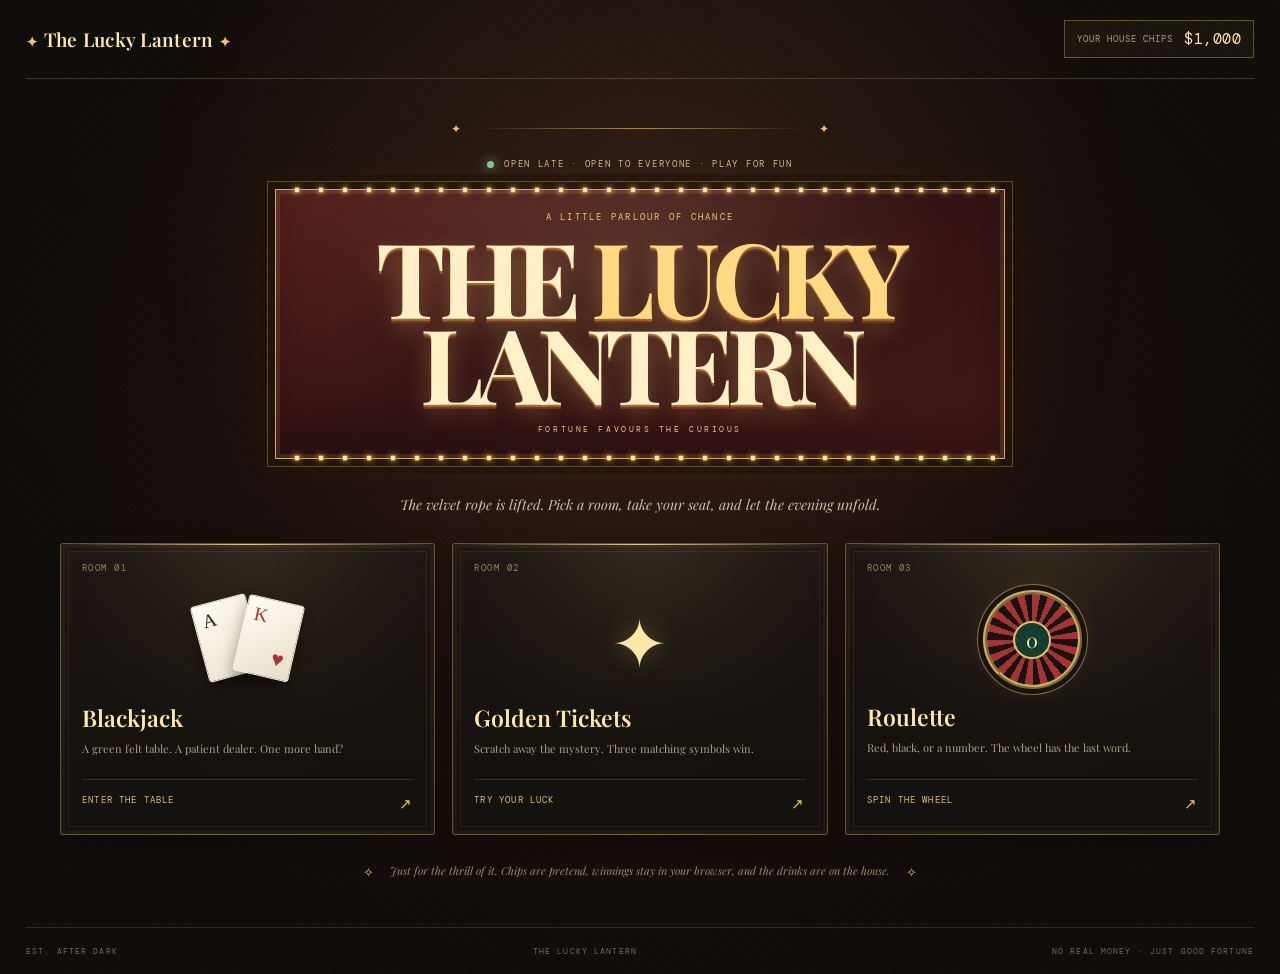
==== index.html @ efd1a1de "jajaja bobby" ====
<!doctype html>
<html lang="en">
<head>
  <meta charset="utf-8">
  <meta name="viewport" content="width=device-width, initial-scale=1">
  <meta name="theme-color" content="#100d0a">
  <meta name="description" content="Step through the doors of The Lucky Lantern, a free-to-play old-school casino.">
  <title>The Lucky Lantern — Step Inside</title>
  <link rel="stylesheet" href="casino.css">
</head>
<body class="lobby-page">
  <div class="lobby-lights" aria-hidden="true"></div>
  <header class="lobby-header">
    <a class="wordmark" href="index.html"><span class="wordmark-star">✦</span> The Lucky Lantern <span class="wordmark-star">✦</span></a>
    <div class="balance-plaque"><span class="plaque-label">Your house chips</span><strong class="balance" id="balance">$1,000</strong></div>
  </header>

  <main class="entrance">
    <div class="entrance-ornament" aria-hidden="true"><span>✦</span><i></i><span>✦</span></div>
    <p class="entrance-kicker"><span class="live-dot"></span> Open late · open to everyone · play for fun</p>
    <div class="grand-sign">
      <span class="sign-small">A little parlour of chance</span>
      <h1>THE <em>LUCKY</em><br>LANTERN</h1>
      <span class="sign-slogan">Fortune favours the curious</span>
    </div>
    <p class="entrance-invitation">The velvet rope is lifted. Pick a room, take your seat, and let the evening unfold.</p>

    <nav class="game-doors" aria-label="Choose your game">
      <a class="door door-cards" href="blackjack.html">
        <span class="door-number">ROOM 01</span>
        <span class="door-icon" aria-hidden="true"><span class="door-card card-one">A<span>♠</span></span><span class="door-card card-two">K<span>♥</span></span></span>
        <span class="door-title">Blackjack</span>
        <span class="door-description">A green felt table. A patient dealer. One more hand?</span>
        <span class="door-enter">ENTER THE TABLE <b>↗</b></span>
      </a>
      <a class="door door-scratch" href="scratchoffs.html">
        <span class="door-number">ROOM 02</span>
        <span class="door-icon scratch-icon" aria-hidden="true">✦</span>
        <span class="door-title">Golden Tickets</span>
        <span class="door-description">Scratch away the mystery. Three matching symbols win.</span>
        <span class="door-enter">TRY YOUR LUCK <b>↗</b></span>
      </a>
      <a class="door door-roulette" href="roulette.html">
        <span class="door-number">ROOM 03</span>
        <span class="door-icon wheel-icon" aria-hidden="true"><span>0</span></span>
        <span class="door-title">Roulette</span>
        <span class="door-description">Red, black, or a number. The wheel has the last word.</span>
        <span class="door-enter">SPIN THE WHEEL <b>↗</b></span>
      </a>
    </nav>

    <div class="house-rules"><span>✧</span><p>Just for the thrill of it. Chips are pretend, winnings stay in your browser, and the drinks are on the house.</p><span>✧</span></div>
  </main>
  <footer class="lobby-footer"><span>EST. AFTER DARK</span><span>THE LUCKY LANTERN</span><span>NO REAL MONEY · JUST GOOD FORTUNE</span></footer>
  <script src="casino.js"></script>
</body>
</html>
---- casino.css ----
@import url("https://fonts.googleapis.com/css2?family=DM+Mono:wght@400;500&family=Playfair+Display:ital,wght@0,500;0,600;0,700;0,800;1,500;1,600&display=swap");

:root {
  color-scheme: dark;
  --ink: #f7eedb;
  --muted: #ad9c7e;
  --gold: #edc66f;
  --gold-light: #ffe7a5;
  --red: #a83232;
  --felt: #154135;
  --mono: "DM Mono", monospace;
  --serif: "Playfair Display", Georgia, serif;
}

* { box-sizing: border-box; }
[hidden] { display: none !important; }
html { min-width: 320px; scroll-behavior: smooth; }
body {
  min-width: 320px;
  margin: 0;
  color: var(--ink);
  background:
    radial-gradient(ellipse at 50% -10%, rgba(136, 84, 41, .19), transparent 44rem),
    repeating-linear-gradient(45deg, rgba(255,255,255,.012) 0 1px, transparent 1px 5px),
    #100d0a;
  font-family: var(--serif);
}
button, input, select { font: inherit; }
button { color: inherit; }
button:focus-visible, input:focus-visible, select:focus-visible, a:focus-visible {
  outline: 2px solid var(--gold-light);
  outline-offset: 4px;
}
button:disabled { cursor: not-allowed; opacity: .45; }
a { color: inherit; }

/* The grand entrance */
.lobby-page {
  min-height: 100vh;
  overflow-x: hidden;
  background:
    radial-gradient(ellipse at 50% 40%, rgba(106,31,29,.27), transparent 40rem),
    repeating-linear-gradient(45deg, rgba(255,255,255,.013) 0 1px, transparent 1px 6px),
    #100d0a;
}
.lobby-lights {
  position: fixed;
  inset: 0;
  z-index: -1;
  background: radial-gradient(ellipse at 50% 25%, rgba(255,200,107,.075), transparent 55%);
  pointer-events: none;
}
.lobby-header {
  width: min(1240px, calc(100% - 52px));
  min-height: 79px;
  display: flex;
  align-items: center;
  justify-content: space-between;
  gap: 20px;
  margin: 0 auto;
  border-bottom: 1px solid rgba(237,198,111,.22);
}
.wordmark {
  color: var(--gold-light);
  font-size: 19px;
  font-weight: 600;
  letter-spacing: .015em;
  text-decoration: none;
}
.wordmark-star { color: var(--gold); font-size: 14px; }
.balance-plaque {
  display: flex;
  align-items: center;
  gap: 11px;
  padding: 8px 12px;
  border: 1px solid rgba(237,198,111,.35);
  background: rgba(237,198,111,.045);
}
.plaque-label { color: var(--muted); font: 9px var(--mono); letter-spacing: .11em; text-transform: uppercase; }
.balance { color: var(--gold-light); font: 15px var(--mono); letter-spacing: .03em; }
.entrance {
  width: min(1160px, calc(100% - 40px));
  margin: 0 auto;
  padding: 41px 0 46px;
  text-align: center;
}
.entrance-ornament { display: flex; align-items: center; justify-content: center; gap: 14px; color: var(--gold); font-size: 12px; }
.entrance-ornament i { width: min(330px, 45vw); height: 1px; background: linear-gradient(90deg, transparent, rgba(237,198,111,.65), transparent); }
.entrance-kicker {
  display: flex;
  align-items: center;
  justify-content: center;
  gap: 10px;
  margin: 22px 0 19px;
  color: #ccb98f;
  font: 9px var(--mono);
  letter-spacing: .19em;
  text-transform: uppercase;
}
.live-dot { width: 7px; height: 7px; border-radius: 50%; background: #83c58e; box-shadow: 0 0 12px #83c58e; }
.grand-sign {
  position: relative;
  width: fit-content;
  max-width: 100%;
  margin: 0 auto;
  padding: 21px clamp(28px, 8vw, 100px) 24px;
  border: 1px solid #d5a94e;
  outline: 1px solid rgba(237,198,111,.3);
  outline-offset: 7px;
  background:
    radial-gradient(ellipse at 50% 18%, rgba(255,224,158,.13), transparent 60%),
    linear-gradient(155deg, #5b2220, #321313 48%, #421918);
  box-shadow: 0 0 0 15px rgba(31,18,11,.6), 0 0 32px rgba(255,186,75,.13), inset 0 0 0 4px rgba(237,198,111,.12), inset 0 -25px 50px rgba(0,0,0,.28);
}
.grand-sign::before, .grand-sign::after {
  position: absolute;
  right: 9px;
  left: 9px;
  height: 8px;
  background: radial-gradient(circle, #ffeab2 0 2px, #b78131 2.5px 3px, transparent 3.5px) left center / 24px 8px repeat-x;
  content: "";
  filter: drop-shadow(0 0 3px rgba(255,214,125,.8));
}
.grand-sign::before { top: -4px; }
.grand-sign::after { bottom: -4px; }
.sign-small, .sign-slogan { display: block; color: #e7c77f; font: 9px var(--mono); letter-spacing: .25em; text-transform: uppercase; }
.sign-small { margin: 0 0 10px; }
.grand-sign h1 {
  margin: 0;
  color: #fff0c6;
  font-size: clamp(49px, 10vw, 104px);
  font-weight: 700;
  letter-spacing: -.065em;
  line-height: .83;
  text-shadow: 0 2px 0 #a46b35, 0 4px 0 #703c23, 0 8px 24px rgba(255,202,106,.31);
}
.grand-sign h1 em { color: #ffda83; font-style: normal; }
.sign-slogan { margin-top: 18px; font-size: 8px; letter-spacing: .32em; }
.entrance-invitation {
  max-width: 540px;
  margin: 34px auto 27px;
  color: #cdbfa7;
  font-size: 14px;
  font-style: italic;
  line-height: 1.7;
}
.game-doors {
  display: grid;
  grid-template-columns: repeat(3, minmax(0, 1fr));
  gap: 17px;
  text-align: left;
}
.door {
  position: relative;
  min-height: 291px;
  display: flex;
  overflow: hidden;
  flex-direction: column;
  align-items: flex-start;
  padding: 18px 21px 20px;
  border: 1px solid rgba(237,198,111,.36);
  border-radius: 3px;
  background:
    linear-gradient(180deg, rgba(16,13,10,.18), #14110e 82%),
    radial-gradient(ellipse at 52% 3%, rgba(237,198,111,.13), transparent 64%),
    #211914;
  box-shadow: inset 0 0 0 4px rgba(237,198,111,.045), 0 8px 23px rgba(0,0,0,.27);
  text-decoration: none;
  transition: transform .24s ease, border-color .24s, box-shadow .24s;
}
.door::before {
  position: absolute;
  inset: 7px;
  border: 1px solid rgba(237,198,111,.09);
  content: "";
  pointer-events: none;
}
.door::after {
  position: absolute;
  top: 0;
  right: 12px;
  left: 12px;
  height: 1px;
  background: linear-gradient(90deg, transparent, rgba(255,228,163,.85), transparent);
  content: "";
}
.door:hover { z-index: 1; transform: translateY(-6px); border-color: var(--gold); box-shadow: inset 0 0 0 4px rgba(237,198,111,.08), 0 15px 34px rgba(0,0,0,.43), 0 0 25px rgba(237,198,111,.1); }
.door-number { position: relative; z-index: 1; color: #9a835e; font: 9px var(--mono); letter-spacing: .16em; }
.door-icon {
  width: 100%;
  height: 123px;
  display: flex;
  align-items: center;
  justify-content: center;
  gap: 0;
  margin: 4px 0 1px;
  color: var(--gold-light);
  text-shadow: 0 0 26px rgba(255,204,103,.3);
}
.door-card {
  width: 57px;
  height: 78px;
  display: flex;
  flex-direction: column;
  justify-content: space-between;
  padding: 6px 8px;
  border: 1px solid #f6edda;
  border-radius: 4px;
  background: linear-gradient(145deg, #fffdf6, #e8dec8);
  box-shadow: 0 8px 14px rgba(0,0,0,.32);
  color: #292016;
  font: 19px Georgia, serif;
  text-shadow: none;
}
.door-card span { align-self: flex-end; font-size: 21px; }
.card-one { transform: rotate(-15deg) translateX(8px); }
.card-two { color: #ab3333; transform: rotate(13deg) translateX(-8px); }
.scratch-icon { font-size: 68px; }
.wheel-icon {
  width: 99px;
  height: 99px;
  align-self: center;
  margin: 16px 0 12px;
  border: 4px ridge #d2af5b;
  border-radius: 50%;
  background: repeating-conic-gradient(#a83232 0 10deg, #171512 10deg 20deg);
  box-shadow: 0 0 0 5px #18130e, 0 0 0 6px rgba(237,198,111,.47), 0 0 24px rgba(237,198,111,.13);
}
.wheel-icon span { width: 38px; height: 38px; display: grid; place-items: center; border: 2px solid #e3be62; border-radius: 50%; background: #153d32; font: 20px var(--serif); }
.door-title { position: relative; z-index: 1; color: var(--gold-light); font-size: 23px; font-weight: 600; }
.door-description { position: relative; z-index: 1; min-height: 39px; margin-top: 7px; color: #ad9f89; font-size: 11px; line-height: 1.6; }
.door-enter {
  position: relative;
  z-index: 1;
  width: 100%;
  display: flex;
  justify-content: space-between;
  margin-top: auto;
  padding-top: 14px;
  color: #e1bd6c;
  border-top: 1px solid rgba(237,198,111,.17);
  font: 9px var(--mono);
  letter-spacing: .13em;
}
.door-enter b { font-size: 15px; font-weight: 400; }
.house-rules { display: flex; align-items: center; justify-content: center; gap: 16px; margin-top: 27px; color: #b49b69; }
.house-rules span { color: var(--gold); font-size: 13px; }
.house-rules p { max-width: 680px; margin: 0; color: #968772; font-size: 11px; font-style: italic; line-height: 1.65; }
.lobby-footer {
  width: min(1240px, calc(100% - 52px));
  min-height: 47px;
  display: flex;
  justify-content: space-between;
  align-items: center;
  gap: 14px;
  margin: 0 auto;
  border-top: 1px solid rgba(237,198,111,.16);
  color: #766a56;
  font: 8px var(--mono);
  letter-spacing: .14em;
}

/* Individual game rooms */
.game-page { min-height: 100vh; }
.game-topbar {
  width: min(1160px, calc(100% - 40px));
  min-height: 73px;
  display: grid;
  grid-template-columns: 1fr auto 1fr;
  align-items: center;
  gap: 16px;
  margin: 0 auto;
  border-bottom: 1px solid rgba(237,198,111,.22);
}
.back-link, .game-wordmark { text-decoration: none; }
.back-link { justify-self: start; color: #c3ad83; font: 9px var(--mono); letter-spacing: .12em; }
.back-link span { padding-right: 5px; color: var(--gold); font-size: 14px; }
.game-wordmark { color: var(--gold-light); font-size: 12px; letter-spacing: .11em; }
.game-topbar .balance-plaque { justify-self: end; padding: 7px 9px; }
.game-topbar .balance { font-size: 12px; }
.game-main { width: min(930px, calc(100% - 40px)); margin: 0 auto; padding: 38px 0 31px; }
.room-heading { margin-bottom: 23px; text-align: center; }
.section-kicker { margin: 0 0 7px; color: var(--gold); font: 9px var(--mono); letter-spacing: .2em; }
.room-heading h1 { margin: 0; color: var(--gold-light); font-size: clamp(37px, 6vw, 56px); font-weight: 600; letter-spacing: -.045em; text-shadow: 0 4px 24px rgba(237,198,111,.11); }
.room-heading > p:last-child { margin: 8px 0 0; color: var(--muted); font-size: 14px; font-style: italic; }
.table {
  position: relative;
  overflow: hidden;
  padding: clamp(21px, 5vw, 38px);
  border: 1px solid rgba(237,198,111,.55);
  border-radius: 9px;
  background:
    radial-gradient(ellipse at center, rgba(255,255,255,.045), transparent 68%),
    repeating-linear-gradient(0deg, rgba(0,0,0,.05) 0 1px, transparent 1px 4px),
    #154135;
  box-shadow: inset 0 0 0 5px #100d0a, inset 0 0 0 6px rgba(237,198,111,.19), 0 18px 52px rgba(0,0,0,.31);
}
.table::before { position: absolute; top: 14px; right: 21px; left: 21px; height: 1px; background: rgba(237,198,111,.2); content: ""; }
.seat-label { margin: 0; color: rgba(255,231,165,.73); font: 9px var(--mono); letter-spacing: .18em; text-align: center; }
.hands { display: grid; grid-template-columns: 1fr 1fr; gap: 30px; min-height: 152px; padding: 18px 4px 17px; }
.hand { text-align: center; }
.hand-title { margin: 0 0 12px; color: #e6dac3; font-size: 14px; font-style: italic; }
.cards { display: flex; justify-content: center; flex-wrap: wrap; gap: 8px; min-height: 83px; }
.card { width: 55px; height: 78px; display: flex; flex-direction: column; justify-content: space-between; padding: 7px; color: #25211b; border: 1px solid #d9d0bb; border-radius: 5px; background: linear-gradient(145deg, #fffdf7, #e9e1d0); box-shadow: 0 4px 9px rgba(0,0,0,.22); text-align: left; }
.card.red-suit { color: #a62f34; }
.card-rank { font: 17px Georgia, serif; line-height: 1; }
.card-suit { align-self: center; margin-top: -12px; font-size: 25px; }
.card-back { align-items: center; justify-content: center; color: var(--gold); border-color: #c7a456; background: repeating-linear-gradient(45deg, #5a2427 0 3px, #472023 3px 6px); font-size: 25px; }
.hand-total { min-height: 18px; margin: 7px 0 0; color: var(--gold-light); font: 11px var(--mono); }
.table-divider { width: 68%; height: 1px; margin: 0 auto; background: rgba(237,198,111,.25); }
.table-controls { padding: 18px 0 0; text-align: center; }
.wager-row { display: flex; align-items: center; justify-content: center; flex-wrap: wrap; gap: 9px; margin: 8px 0; }
.control-label, .select-label { color: #cbbda3; font: 9px var(--mono); letter-spacing: .12em; text-transform: uppercase; }
.wager-input { width: 92px; padding: 9px; color: var(--gold-light); border: 1px solid rgba(237,198,111,.38); border-radius: 2px; background: #111a15; font: 12px var(--mono); text-align: center; }
.chip-row { display: flex; justify-content: center; flex-wrap: wrap; gap: 8px; margin: 13px 0; }
.chip { width: 36px; height: 36px; color: var(--ink); border: 2px dashed rgba(255,255,255,.62); border-radius: 50%; background: #a53b3b; box-shadow: 0 2px 3px rgba(0,0,0,.25); cursor: pointer; font: 9px var(--mono); transition: transform .15s; }
.chip:nth-child(2) { background: #30567c; }
.chip:nth-child(3) { background: #a78334; }
.chip:nth-child(4) { background: #57514a; }
.chip:hover { transform: translateY(-3px); }
.button-row { display: flex; justify-content: center; flex-wrap: wrap; gap: 9px; }
.btn { min-height: 40px; padding: 10px 19px; color: #201a10; border: 1px solid var(--gold-light); border-radius: 2px; background: linear-gradient(180deg, #f3d78f, #d6ae55); box-shadow: 0 3px 12px rgba(0,0,0,.17); cursor: pointer; font: 9px var(--mono); letter-spacing: .12em; text-transform: uppercase; transition: filter .18s, transform .18s; }
.btn:hover:not(:disabled) { filter: brightness(1.12); transform: translateY(-1px); }
.btn-secondary { color: var(--gold-light); border-color: rgba(237,198,111,.4); background: rgba(13,24,20,.74); }
.game-message { min-height: 20px; margin: 14px 0 0; color: var(--gold-light); font-size: 13px; font-style: italic; }
.fine-print { margin: 18px auto 0; color: rgba(237,229,213,.54); font: 9px var(--mono); line-height: 1.8; text-align: center; }
.game-footer { min-height: 57px; display: flex; align-items: center; justify-content: center; gap: 22px; border-top: 1px solid rgba(237,198,111,.16); color: #9a835e; font: 9px var(--mono); letter-spacing: .12em; text-transform: uppercase; }
.game-footer a { color: #b49a6d; text-decoration: none; }
.game-footer a:hover { color: var(--gold-light); }
.game-footer span { color: var(--gold); }
.toast { position: fixed; right: 18px; bottom: 18px; z-index: 5; max-width: min(340px, calc(100vw - 36px)); padding: 12px 16px; border: 1px solid rgba(237,198,111,.45); border-radius: 3px; background: #1c1b14; color: var(--gold-light); box-shadow: 0 8px 28px rgba(0,0,0,.4); font: 11px var(--mono); opacity: 0; pointer-events: none; transform: translateY(8px); transition: opacity .2s, transform .2s; }
.toast.show { opacity: 1; transform: translateY(0); }

/* Golden ticket room */
.scratch-main { width: min(790px, calc(100% - 40px)); }
.scratch-booth {
  position: relative;
  overflow: hidden;
  padding: 34px clamp(19px, 6vw, 58px) 29px;
  border: 1px solid rgba(237,198,111,.5);
  background:
    radial-gradient(ellipse at 50% 0, rgba(237,198,111,.13), transparent 65%),
    linear-gradient(145deg, #271a14, #17120e 70%);
  box-shadow: inset 0 0 0 5px #100d0a, inset 0 0 0 6px rgba(237,198,111,.15), 0 15px 45px rgba(0,0,0,.25);
  text-align: center;
}
.ticket-spotlight { position: absolute; top: -30px; left: 50%; width: 180px; height: 110px; display: flex; justify-content: space-between; color: rgba(255,222,151,.42); font-size: 17px; transform: translateX(-50%); }
.ticket-spotlight span:last-child { margin-top: 38px; }
.ticket-caption { position: relative; color: #b49a6b; font: 8px var(--mono); letter-spacing: .23em; }
.scratch-booth h2 { position: relative; margin: 6px 0; color: var(--gold-light); font-size: clamp(25px, 5vw, 36px); letter-spacing: .05em; text-shadow: 0 3px 15px rgba(237,198,111,.18); }
.ticket-subcaption { position: relative; margin: 0 0 20px; color: var(--muted); font-size: 12px; font-style: italic; }
.scratch-ticket { position: relative; overflow: hidden; width: min(100%, 510px); height: 196px; margin: 0 auto; border: 1px solid rgba(237,198,111,.58); border-radius: 4px; background: repeating-linear-gradient(135deg, rgba(237,198,111,.035) 0 2px, transparent 2px 8px), #22231b; box-shadow: 0 7px 24px rgba(0,0,0,.35), inset 0 0 0 5px rgba(237,198,111,.055); }
.ticket-result { position: absolute; inset: 0; display: flex; align-items: center; justify-content: center; flex-direction: column; gap: 10px; color: var(--gold-light); }
.ticket-result strong { font-size: clamp(35px, 8vw, 51px); }
.ticket-result span { max-width: 90%; color: var(--muted); font: 9px var(--mono); letter-spacing: .12em; text-transform: uppercase; }
#scratch-canvas { position: absolute; inset: 0; width: 100%; height: 100%; cursor: crosshair; touch-action: none; }
.ticket-placeholder { position: absolute; inset: 0; z-index: 1; display: grid; align-content: center; justify-content: center; gap: 11px; color: #f2d98d; background: radial-gradient(circle at 25% 24%, rgba(255,255,255,.13), transparent 16%), repeating-linear-gradient(135deg, #8f3334 0 9px, #762a2e 9px 18px); text-align: center; pointer-events: none; }
.ticket-placeholder strong { font-size: 27px; letter-spacing: .08em; text-shadow: 0 2px 9px rgba(0,0,0,.32); }
.ticket-placeholder span { font: 9px var(--mono); letter-spacing: .18em; }
.scratch-booth .game-message { margin: 17px 0 13px; }
.prize-list { display: flex; justify-content: center; flex-wrap: wrap; gap: 10px 21px; margin-top: 22px; color: #b7a88f; font: 9px var(--mono); }
.prize-list b { padding-right: 4px; font-size: 12px; }

/* Roulette room */
.roulette-room { display: grid; grid-template-columns: minmax(260px, 1fr) minmax(240px, .8fr); align-items: center; gap: clamp(28px, 7vw, 80px); padding: 32px clamp(22px, 6vw, 55px); border: 1px solid rgba(237,198,111,.44); background: linear-gradient(145deg, rgba(237,198,111,.045), transparent 55%), #171410; box-shadow: inset 0 0 0 5px #100d0a, inset 0 0 0 6px rgba(237,198,111,.13), 0 14px 42px rgba(0,0,0,.26); }
.roulette-wheel-wrap { position: relative; display: flex; align-items: center; flex-direction: column; }
.wheel-pointer { position: absolute; top: -13px; z-index: 2; color: var(--gold-light); font-size: 21px; filter: drop-shadow(0 2px 2px #100d0a); }
.wheel { width: clamp(205px, 29vw, 265px); aspect-ratio: 1; display: grid; place-items: center; border: 6px ridge #c9a654; border-radius: 50%; background: repeating-conic-gradient(from -4.86deg, #aa3031 0deg 9.73deg, #201d17 9.73deg 19.46deg); box-shadow: 0 0 0 7px #211c14, 0 0 0 8px rgba(237,198,111,.5), 0 12px 27px rgba(0,0,0,.44), inset 0 0 0 14px #17140f; transition: transform 1.2s cubic-bezier(.12,.74,.14,1); }
.wheel-ring { width: 37%; height: 37%; display: grid; place-items: center; border: 4px double #d8b958; border-radius: 50%; background: radial-gradient(circle, #1c4d3c, #102d23); box-shadow: 0 0 15px rgba(237,198,111,.3); transform: rotate(calc(-1 * var(--wheel-rotation, 0deg))); }
.wheel-ring span { color: var(--gold-light); font-size: 31px; text-shadow: 0 1px 12px rgba(255,222,151,.32); }
.wheel-caption { margin-top: 23px; color: #a79166; font: 8px var(--mono); letter-spacing: .22em; }
.roulette-controls { min-width: 0; }
.roulette-controls .select-label { display: block; margin: 14px 0 7px; }
select { width: 100%; padding: 10px; color: var(--gold-light); border: 1px solid rgba(237,198,111,.37); border-radius: 2px; background: #111a15; font: 11px var(--mono); }
.number-input { width: 100%; }
.roulette-wager { display: flex; align-items: center; flex-wrap: wrap; gap: 8px; }
.roulette-wager .select-label { width: 100%; margin-bottom: 0; }
.roulette-wager .control-label { padding-top: 8px; }
.spin-button { width: 100%; margin-top: 17px; min-height: 48px; }
.roulette-message { min-height: 36px; margin: 13px 0 0; color: var(--gold-light); font: 11px var(--mono); line-height: 1.6; text-align: center; }

@media (max-width: 760px) {
  .game-doors { gap: 10px; }
  .door { min-height: 275px; padding: 15px 15px 17px; }
  .door-title { font-size: 20px; }
  .door-description { font-size: 10px; }
  .roulette-room { grid-template-columns: 1fr; gap: 26px; }
  .roulette-controls { width: min(100%, 390px); margin: 0 auto; }
}
@media (max-width: 590px) {
  .lobby-header, .lobby-footer { width: calc(100% - 28px); }
  .lobby-header { min-height: 66px; }
  .wordmark { font-size: 15px; }
  .balance-plaque { gap: 6px; padding: 7px; }
  .plaque-label { font-size: 7px; }
  .balance { font-size: 12px; }
  .entrance { width: calc(100% - 28px); padding-top: 30px; }
  .entrance-kicker { font-size: 8px; letter-spacing: .12em; }
  .grand-sign { padding: 22px 24px; }
  .grand-sign h1 { font-size: clamp(47px, 13vw, 70px); }
  .sign-small { font-size: 8px; }
  .sign-slogan { letter-spacing: .18em; }
  .entrance-invitation { margin: 29px auto 21px; font-size: 13px; }
  .game-doors { grid-template-columns: 1fr; gap: 12px; }
  .door { min-height: 150px; display: grid; grid-template-columns: 78px 1fr; grid-template-rows: 22px 1fr 34px; column-gap: 14px; padding: 14px 16px; }
  .door-number { grid-column: 1 / -1; }
  .door-icon { width: 72px; height: 82px; grid-column: 1; grid-row: 2; margin: 0; }
  .door-card { width: 43px; height: 62px; padding: 5px; font-size: 15px; }
  .door-card span { font-size: 17px; }
  .scratch-icon { font-size: 49px; }
  .wheel-icon { width: 67px; height: 67px; }
  .wheel-icon span { width: 31px; height: 31px; font-size: 16px; }
  .door-title { align-self: end; grid-column: 2; grid-row: 2; font-size: 21px; }
  .door-description { min-height: 0; align-self: start; grid-column: 2; grid-row: 2; margin-top: 29px; }
  .door-enter { grid-column: 1 / -1; grid-row: 3; margin-top: 8px; padding-top: 9px; }
  .house-rules { gap: 9px; margin-top: 21px; }
  .house-rules p { font-size: 10px; }
  .lobby-footer { flex-wrap: wrap; justify-content: center; padding: 12px 0; font-size: 7px; }
  .lobby-footer span:nth-child(2) { display: none; }
  .game-topbar { width: calc(100% - 26px); min-height: 64px; grid-template-columns: auto 1fr auto; gap: 9px; }
  .back-link { font-size: 0; }
  .back-link span { font-size: 20px; }
  .game-wordmark { font-size: 9px; text-align: center; }
  .game-topbar .balance-plaque { display: block; text-align: center; }
  .game-topbar .plaque-label { display: block; margin-bottom: 3px; }
  .game-main, .scratch-main { width: calc(100% - 26px); padding-top: 30px; }
  .hands { gap: 10px; min-height: 142px; }
  .card { width: 46px; height: 68px; padding: 6px; }
  .card-rank { font-size: 15px; }
  .card-suit { font-size: 21px; }
  .game-footer { min-height: 51px; gap: 14px; font-size: 8px; }
  .scratch-booth { padding: 28px 15px 23px; }
  .scratch-ticket { height: 160px; }
  .prize-list { flex-direction: column; gap: 8px; }
  .wheel { width: min(68vw, 245px); }
}
@media (prefers-reduced-motion: reduce) {
  *, *::before, *::after { scroll-behavior: auto !important; animation-duration: .01ms !important; transition-duration: .01ms !important; }
}
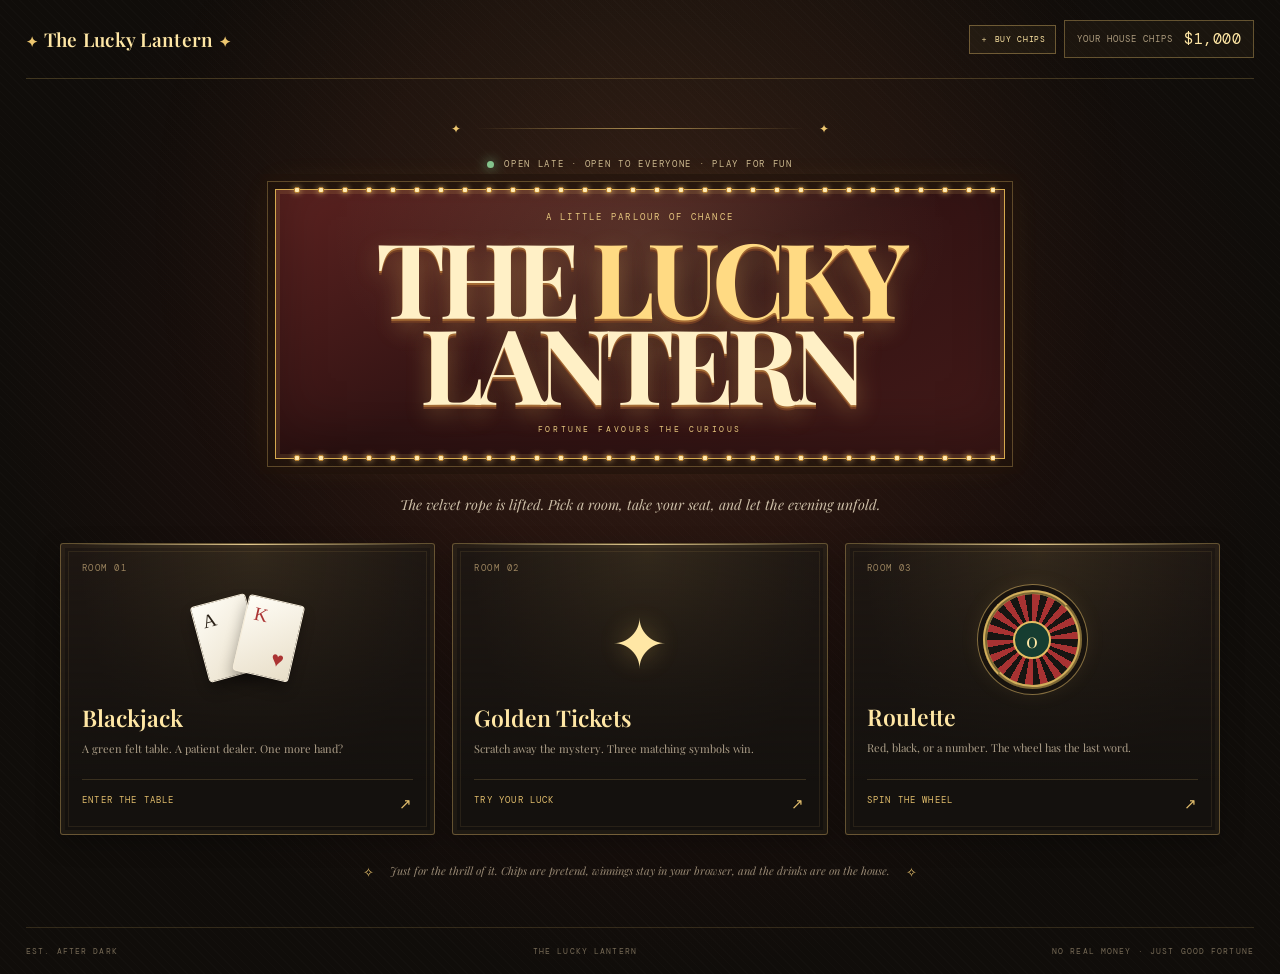
==== commit d0d9ba05: "biuy" ====
--- a/index.html
+++ b/index.html
@@ -12,7 +12,7 @@
   <div class="lobby-lights" aria-hidden="true"></div>
   <header class="lobby-header">
     <a class="wordmark" href="index.html"><span class="wordmark-star">✦</span> The Lucky Lantern <span class="wordmark-star">✦</span></a>
-    <div class="balance-plaque"><span class="plaque-label">Your house chips</span><strong class="balance" id="balance">$1,000</strong></div>
+    <div class="wallet-actions"><a class="buy-chips-link" href="buy-chips.html">＋ Buy chips</a><div class="balance-plaque"><span class="plaque-label">Your house chips</span><strong class="balance" id="balance">$1,000</strong></div></div>
   </header>
 
   <main class="entrance">
--- a/casino.css
+++ b/casino.css
@@ -366,7 +366,7 @@
 .roulette-wheel-wrap { position: relative; display: flex; align-items: center; flex-direction: column; }
 .wheel-pointer { position: absolute; top: -13px; z-index: 2; color: var(--gold-light); font-size: 21px; filter: drop-shadow(0 2px 2px #100d0a); }
 .wheel { width: clamp(205px, 29vw, 265px); aspect-ratio: 1; display: grid; place-items: center; border: 6px ridge #c9a654; border-radius: 50%; background: repeating-conic-gradient(from -4.86deg, #aa3031 0deg 9.73deg, #201d17 9.73deg 19.46deg); box-shadow: 0 0 0 7px #211c14, 0 0 0 8px rgba(237,198,111,.5), 0 12px 27px rgba(0,0,0,.44), inset 0 0 0 14px #17140f; transition: transform 1.2s cubic-bezier(.12,.74,.14,1); }
-.wheel-ring { width: 37%; height: 37%; display: grid; place-items: center; border: 4px double #d8b958; border-radius: 50%; background: radial-gradient(circle, #1c4d3c, #102d23); box-shadow: 0 0 15px rgba(237,198,111,.3); transform: rotate(calc(-1 * var(--wheel-rotation, 0deg))); }
+.wheel-ring { width: 37%; height: 37%; display: grid; place-items: center; border: 4px double #d8b958; border-radius: 50%; background: radial-gradient(circle, #1c4d3c, #102d23); box-shadow: 0 0 15px rgba(237,198,111,.3); transform: rotate(calc(0deg - var(--wheel-rotation, 0deg))); }
 .wheel-ring span { color: var(--gold-light); font-size: 31px; text-shadow: 0 1px 12px rgba(255,222,151,.32); }
 .wheel-caption { margin-top: 23px; color: #a79166; font: 8px var(--mono); letter-spacing: .22em; }
 .roulette-controls { min-width: 0; }
@@ -378,6 +378,66 @@
 .roulette-wager .control-label { padding-top: 8px; }
 .spin-button { width: 100%; margin-top: 17px; min-height: 48px; }
 .roulette-message { min-height: 36px; margin: 13px 0 0; color: var(--gold-light); font: 11px var(--mono); line-height: 1.6; text-align: center; }
+
+.wallet-actions { display: flex; align-items: center; justify-self: end; gap: 10px; }
+.buy-chips-link { padding: 8px 10px; color: var(--gold-light); border: 1px solid rgba(237,198,111,.38); background: rgba(237,198,111,.055); font: 8px var(--mono); letter-spacing: .08em; text-decoration: none; text-transform: uppercase; white-space: nowrap; transition: background .2s, border-color .2s; }
+.buy-chips-link:hover { border-color: var(--gold); background: rgba(237,198,111,.12); }
+.game-topbar .wallet-actions { grid-column: 3; }
+.lobby-header .wallet-actions { gap: 8px; }
+.player-hands { min-width: 0; }
+.player-hands.split-layout { display: grid; grid-template-columns: repeat(2, minmax(0, 1fr)); gap: 8px; }
+.player-hands .hand { min-width: 0; padding: 3px; border: 1px solid transparent; border-radius: 3px; }
+.player-hands .active-hand { border-color: rgba(255,231,165,.62); background: rgba(255,231,165,.065); box-shadow: 0 0 17px rgba(237,198,111,.09); }
+.split-layout .hand-title { font-size: 11px; }
+.split-layout .cards { gap: 4px; }
+.split-layout .card { width: 39px; height: 58px; padding: 5px; }
+.split-layout .card-rank { font-size: 13px; }
+.split-layout .card-suit { margin-top: -8px; font-size: 18px; }
+.split-layout .hand-total { font-size: 9px; }
+
+/* Simulated chip-counter checkout */
+.checkout-main { width: min(760px, calc(100% - 40px)); }
+.checkout-card { overflow: hidden; border: 1px solid rgba(237,198,111,.44); background: linear-gradient(145deg, rgba(237,198,111,.045), transparent 46%), #181510; box-shadow: inset 0 0 0 5px #100d0a, inset 0 0 0 6px rgba(237,198,111,.1), 0 17px 45px rgba(0,0,0,.28); }
+.checkout-security { min-height: 66px; display: flex; align-items: center; gap: 13px; padding: 13px clamp(17px, 4vw, 31px); border-bottom: 1px solid rgba(237,198,111,.19); background: rgba(0,0,0,.15); }
+.security-seal { width: 31px; height: 31px; display: grid; place-items: center; border: 1px solid rgba(237,198,111,.45); border-radius: 50%; color: var(--gold); font-size: 16px; }
+.checkout-security strong, .checkout-security small { display: block; }
+.checkout-security strong { color: var(--gold-light); font: 9px var(--mono); letter-spacing: .1em; }
+.checkout-security small { margin-top: 4px; color: #928369; font: 7px var(--mono); letter-spacing: .09em; }
+.lock-mark { margin-left: auto; color: #88a984; font-size: 20px; }
+.checkout-content { padding: 25px clamp(17px, 4vw, 31px) 22px; }
+.checkout-step { display: flex; align-items: center; gap: 10px; margin-bottom: 12px; color: #d3c4a9; font: 9px var(--mono); letter-spacing: .13em; }
+.checkout-step > span { width: 23px; height: 23px; display: grid; place-items: center; border: 1px solid rgba(237,198,111,.4); border-radius: 50%; color: var(--gold-light); font-size: 9px; }
+.bundle-list { display: grid; gap: 9px; margin-bottom: 21px; }
+.bundle { position: relative; min-height: 71px; display: grid; grid-template-columns: 16px minmax(110px, 1fr) auto auto; align-items: center; gap: 11px; padding: 12px 14px; overflow: hidden; border: 1px solid rgba(237,198,111,.21); border-radius: 2px; background: rgba(255,255,255,.018); cursor: pointer; text-align: left; transition: background .18s, border-color .18s; }
+.bundle:hover { border-color: rgba(237,198,111,.56); background: rgba(237,198,111,.04); }
+.bundle.selected { border-color: var(--gold); background: rgba(237,198,111,.075); box-shadow: inset 3px 0 var(--gold); }
+.bundle-radio { width: 13px; height: 13px; border: 1px solid #8f8065; border-radius: 50%; }
+.bundle.selected .bundle-radio { border: 4px solid var(--gold-light); background: #342618; }
+.bundle-copy strong, .bundle-copy small, .bundle-amount small, .bundle-price small { display: block; }
+.bundle-copy strong { color: #f0e4cc; font: 12px var(--serif); }
+.bundle-copy small { margin-top: 4px; color: #9d9078; font: 8px var(--mono); }
+.bundle-amount { color: var(--gold-light); font: 13px var(--mono); text-align: right; white-space: nowrap; }
+.bundle-amount small { margin-top: 3px; color: #a6926a; font-size: 7px; letter-spacing: .12em; }
+.bundle-price { min-width: 84px; padding-left: 12px; border-left: 1px solid rgba(237,198,111,.15); color: #eee1c8; font: 11px var(--mono); text-align: right; white-space: nowrap; }
+.bundle-price small { margin-top: 4px; color: #958469; font-size: 7px; letter-spacing: .1em; }
+.bundle-ribbon { position: absolute; top: 0; right: 0; padding: 4px 8px 4px 10px; background: rgba(237,198,111,.17); color: var(--gold-light); font: 7px var(--mono); letter-spacing: .1em; }
+.order-summary { min-height: 44px; display: flex; justify-content: space-between; align-items: center; gap: 12px; margin: 12px 0; padding: 12px 13px; border: 1px solid rgba(237,198,111,.17); background: rgba(0,0,0,.17); color: #c2b49b; font: 9px var(--mono); }
+.order-summary strong { color: var(--gold-light); font-weight: 400; text-align: right; }
+.demo-consent { display: flex; align-items: flex-start; gap: 9px; margin: 17px 0; color: #aa9c85; font: 9px var(--mono); line-height: 1.65; cursor: pointer; }
+.demo-consent input { width: 14px; height: 14px; flex: 0 0 auto; margin: 1px 0 0; accent-color: #d2ad5e; }
+.place-order { width: 100%; min-height: 45px; }
+.checkout-disclosure { display: flex; align-items: flex-start; gap: 9px; margin: 15px 0 0; color: #887c68; font: 8px var(--mono); line-height: 1.7; }
+.checkout-disclosure span { color: var(--gold); }
+.purchase-result, .checkout-processing { padding: 39px 26px 35px; text-align: center; }
+.success-seal { width: 55px; height: 55px; display: grid; place-items: center; margin: 0 auto 20px; border: 1px solid #8fb58c; border-radius: 50%; color: #a7d2a0; font-size: 25px; box-shadow: 0 0 21px rgba(143,181,140,.12); }
+.purchase-result h2, .checkout-processing h2 { margin: 0; color: var(--gold-light); font-size: 30px; font-weight: 500; }
+.purchase-result > p:not(.section-kicker), .checkout-processing > p:last-child { color: #ae9f86; font-size: 12px; line-height: 1.65; }
+.receipt { max-width: 420px; display: grid; gap: 10px; margin: 24px auto; padding: 16px; border: 1px dashed rgba(237,198,111,.27); background: rgba(0,0,0,.15); text-align: left; }
+.receipt span { display: flex; justify-content: space-between; gap: 10px; color: #96876f; font: 8px var(--mono); letter-spacing: .06em; }
+.receipt strong { color: #dfd1b7; font-weight: 400; text-align: right; }
+.return-to-casino { display: inline-flex; align-items: center; justify-content: center; text-decoration: none; }
+.processing-spinner { width: 44px; height: 44px; display: block; margin: 0 auto 22px; border: 2px solid rgba(237,198,111,.2); border-top-color: var(--gold-light); border-radius: 50%; animation: lantern-spin .8s linear infinite; }
+@keyframes lantern-spin { to { transform: rotate(360deg); } }
 
 @media (max-width: 760px) {
   .game-doors { gap: 10px; }
@@ -433,6 +493,34 @@
   .scratch-ticket { height: 160px; }
   .prize-list { flex-direction: column; gap: 8px; }
   .wheel { width: min(68vw, 245px); }
+  .lobby-header .wordmark { font-size: 13px; }
+  .lobby-header .wallet-actions { gap: 5px; }
+  .lobby-header .balance-plaque { gap: 4px; padding: 5px; }
+  .lobby-header .plaque-label { display: none; }
+  .lobby-header .balance { font-size: 10px; }
+  .lobby-header .buy-chips-link { padding: 7px 6px; font-size: 7px; letter-spacing: .04em; }
+  .game-topbar .wallet-actions { gap: 4px; }
+  .game-topbar .buy-chips-link { padding: 7px 5px; font-size: 7px; letter-spacing: .025em; }
+  .game-topbar .balance-plaque { padding: 5px; }
+  .game-topbar .balance { font-size: 10px; }
+  .game-topbar .plaque-label { font-size: 6px; }
+  .split-layout .card { width: 34px; height: 51px; padding: 4px; }
+  .split-layout .card-rank { font-size: 12px; }
+  .split-layout .card-suit { font-size: 16px; }
+  .split-layout .hand-title { font-size: 9px; }
+  .checkout-main { width: calc(100% - 26px); }
+  .checkout-content { padding: 19px 13px; }
+  .bundle { grid-template-columns: 14px minmax(85px, 1fr) auto auto; gap: 7px; padding: 10px 8px; }
+  .bundle-copy strong { font-size: 11px; }
+  .bundle-copy small { font-size: 7px; }
+  .bundle-amount { font-size: 10px; }
+  .bundle-price { min-width: 65px; padding-left: 7px; font-size: 9px; }
+  .bundle-ribbon { font-size: 6px; }
+  .checkout-security { padding: 12px; }
+  .checkout-security strong { font-size: 8px; }
+  .checkout-security small { font-size: 6px; }
+  .purchase-result, .checkout-processing { padding: 31px 15px; }
+  .receipt span { font-size: 7px; }
 }
 @media (prefers-reduced-motion: reduce) {
   *, *::before, *::after { scroll-behavior: auto !important; animation-duration: .01ms !important; transition-duration: .01ms !important; }
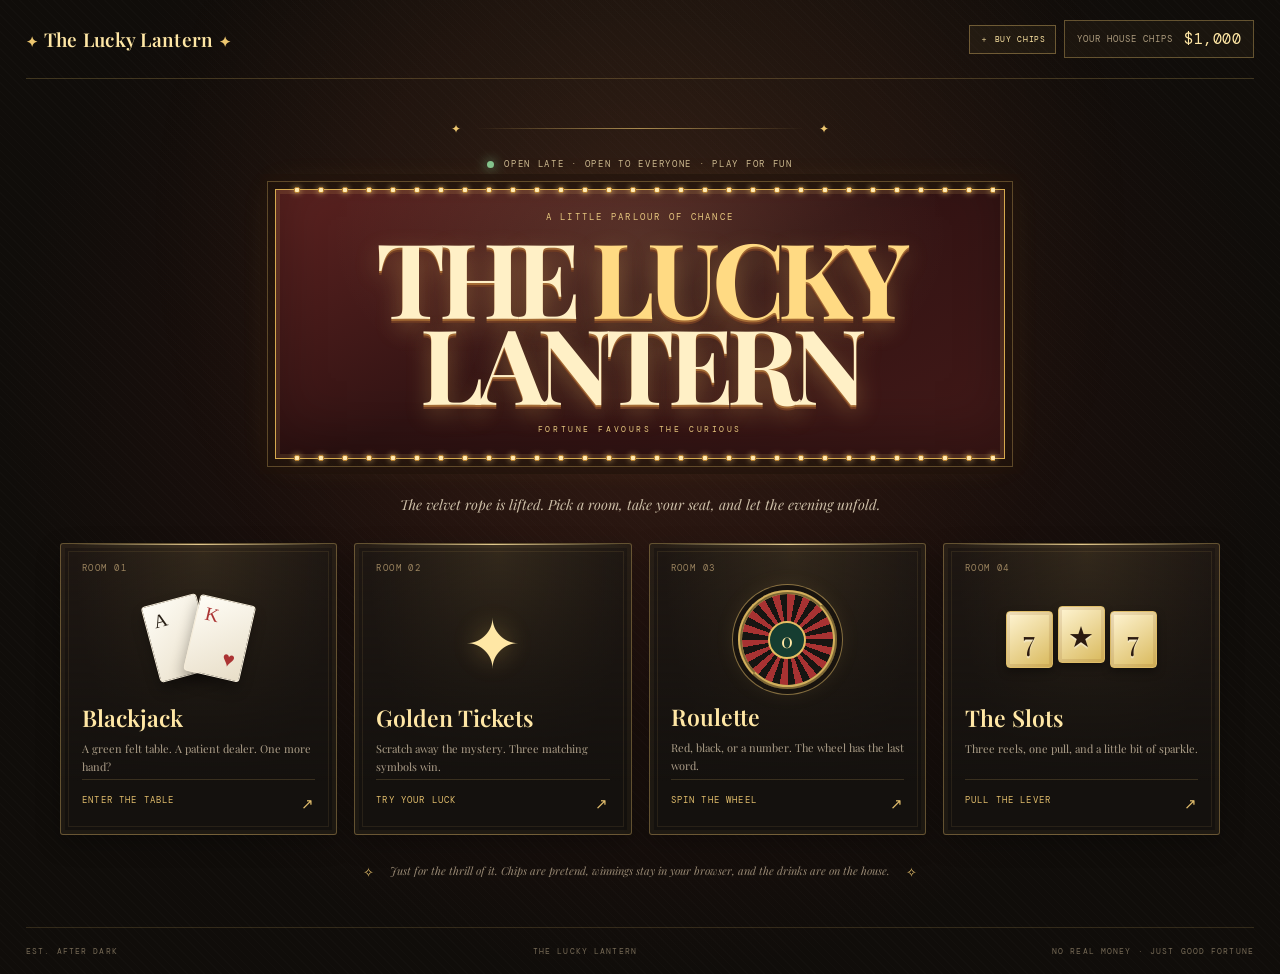
==== commit f98d7292: "QOL" ====
--- a/index.html
+++ b/index.html
@@ -47,6 +47,13 @@
         <span class="door-description">Red, black, or a number. The wheel has the last word.</span>
         <span class="door-enter">SPIN THE WHEEL <b>↗</b></span>
       </a>
+      <a class="door door-slots" href="slots.html">
+        <span class="door-number">ROOM 04</span>
+        <span class="door-icon slot-icon" aria-hidden="true"><span>7</span><span>★</span><span>7</span></span>
+        <span class="door-title">The Slots</span>
+        <span class="door-description">Three reels, one pull, and a little bit of sparkle.</span>
+        <span class="door-enter">PULL THE LEVER <b>↗</b></span>
+      </a>
     </nav>
 
     <div class="house-rules"><span>✧</span><p>Just for the thrill of it. Chips are pretend, winnings stay in your browser, and the drinks are on the house.</p><span>✧</span></div>
--- a/casino.css
+++ b/casino.css
@@ -146,7 +146,7 @@
 }
 .game-doors {
   display: grid;
-  grid-template-columns: repeat(3, minmax(0, 1fr));
+  grid-template-columns: repeat(4, minmax(0, 1fr));
   gap: 17px;
   text-align: left;
 }
@@ -227,6 +227,9 @@
   box-shadow: 0 0 0 5px #18130e, 0 0 0 6px rgba(237,198,111,.47), 0 0 24px rgba(237,198,111,.13);
 }
 .wheel-icon span { width: 38px; height: 38px; display: grid; place-items: center; border: 2px solid #e3be62; border-radius: 50%; background: #153d32; font: 20px var(--serif); }
+.slot-icon { gap: 5px; color: #2b1a10; font: 29px var(--serif); text-shadow: 0 2px 1px rgba(255,255,255,.48); }
+.slot-icon span { width: 47px; height: 57px; display: grid; place-items: center; border: 1px solid #dfbd68; border-radius: 4px; background: linear-gradient(145deg,#fff5d4,#d9b95c); box-shadow: 0 4px 9px rgba(0,0,0,.35), inset 0 0 0 3px rgba(125,73,27,.13); }
+.slot-icon span:nth-child(2) { transform: translateY(-5px); }
 .door-title { position: relative; z-index: 1; color: var(--gold-light); font-size: 23px; font-weight: 600; }
 .door-description { position: relative; z-index: 1; min-height: 39px; margin-top: 7px; color: #ad9f89; font-size: 11px; line-height: 1.6; }
 .door-enter {
@@ -379,6 +382,25 @@
 .spin-button { width: 100%; margin-top: 17px; min-height: 48px; }
 .roulette-message { min-height: 36px; margin: 13px 0 0; color: var(--gold-light); font: 11px var(--mono); line-height: 1.6; text-align: center; }
 
+/* Slot room */
+.slots-main { width: min(770px, calc(100% - 40px)); }
+.slot-machine { overflow: hidden; border: 1px solid rgba(237,198,111,.52); background: radial-gradient(ellipse at 50% 0, rgba(237,198,111,.15), transparent 58%), linear-gradient(150deg,#341b16,#17120e 74%); box-shadow: inset 0 0 0 5px #100d0a, inset 0 0 0 6px rgba(237,198,111,.14), 0 15px 44px rgba(0,0,0,.3); }
+.slot-marquee { min-height: 59px; display: flex; align-items: center; justify-content: center; gap: 17px; border-bottom: 1px solid rgba(237,198,111,.24); color: var(--gold-light); text-shadow: 0 0 18px rgba(255,204,103,.42); }
+.slot-marquee strong { font: 13px var(--mono); letter-spacing: .25em; }
+.slot-marquee span { color: var(--gold); font-size: 16px; }
+.slot-frame { position: relative; width: min(440px, calc(100% - 36px)); margin: 27px auto 0; padding: 17px; border: 5px ridge #c7a04b; border-radius: 8px; background: linear-gradient(145deg,#3c2b1c,#1b1610); box-shadow: 0 7px 20px rgba(0,0,0,.38), inset 0 0 0 3px rgba(237,198,111,.13); }
+.reels { position: relative; z-index: 1; display: grid; grid-template-columns: repeat(3, 1fr); gap: 9px; }
+.reel { min-height: 115px; display: grid; place-items: center; border: 1px solid #e5ce91; border-radius: 4px; background: linear-gradient(180deg,#fffdf1,#e1d5b4); box-shadow: inset 0 7px 14px rgba(0,0,0,.1), 0 3px 7px rgba(0,0,0,.25); font-size: clamp(43px, 9vw, 66px); }
+.reel.spinning { animation: reel-rattle .12s linear infinite; filter: blur(1.4px); }
+@keyframes reel-rattle { 50% { transform: translateY(3px) scale(.97); } }
+.payline { position: absolute; top: 50%; right: 10px; left: 10px; z-index: 2; border-top: 1px dashed rgba(158,49,43,.44); pointer-events: none; }
+.slot-message { min-height: 38px; margin: 20px 18px 13px; text-align: center; }
+.slot-controls { display: flex; align-items: center; justify-content: center; flex-wrap: wrap; gap: 9px; padding: 0 18px; }
+.slot-controls .spin-button { width: min(100%, 310px); margin: 9px 0 0; }
+.slot-paytable { display: flex; justify-content: center; flex-wrap: wrap; gap: 8px 17px; margin-top: 24px; padding: 15px; border-top: 1px solid rgba(237,198,111,.19); background: rgba(0,0,0,.14); color: #c2b18e; font: 10px var(--mono); }
+.slot-paytable span { white-space: nowrap; }
+.slot-paytable b { padding-left: 3px; color: var(--gold-light); font-weight: 400; }
+
 .wallet-actions { display: flex; align-items: center; justify-self: end; gap: 10px; }
 .buy-chips-link { padding: 8px 10px; color: var(--gold-light); border: 1px solid rgba(237,198,111,.38); background: rgba(237,198,111,.055); font: 8px var(--mono); letter-spacing: .08em; text-decoration: none; text-transform: uppercase; white-space: nowrap; transition: background .2s, border-color .2s; }
 .buy-chips-link:hover { border-color: var(--gold); background: rgba(237,198,111,.12); }
@@ -407,6 +429,13 @@
 .checkout-content { padding: 25px clamp(17px, 4vw, 31px) 22px; }
 .checkout-step { display: flex; align-items: center; gap: 10px; margin-bottom: 12px; color: #d3c4a9; font: 9px var(--mono); letter-spacing: .13em; }
 .checkout-step > span { width: 23px; height: 23px; display: grid; place-items: center; border: 1px solid rgba(237,198,111,.4); border-radius: 50%; color: var(--gold-light); font-size: 9px; }
+.demo-payment-method { min-height: 63px; display: grid; grid-template-columns: 34px minmax(125px,1fr) auto auto; align-items: center; gap: 10px; margin: 0 0 20px; padding: 10px 12px; border: 1px solid rgba(237,198,111,.25); background: linear-gradient(115deg,rgba(237,198,111,.07),rgba(0,0,0,.12)); }
+.demo-card-icon { width: 31px; height: 23px; display: grid; place-items: center; border: 1px solid rgba(237,198,111,.58); border-radius: 3px; color: var(--gold-light); font-size: 11px; }
+.demo-card-copy strong, .demo-card-copy small { display: block; }
+.demo-card-copy strong { color: #eadfc9; font: 10px var(--mono); }
+.demo-card-copy small { margin-top: 4px; color: #92846c; font: 7px var(--mono); letter-spacing: .06em; }
+.demo-card-number { color: #c8b895; font: 9px var(--mono); white-space: nowrap; }
+.demo-card-tag { padding: 4px 5px; border: 1px solid rgba(237,198,111,.29); color: var(--gold-light); font: 7px var(--mono); letter-spacing: .08em; }
 .bundle-list { display: grid; gap: 9px; margin-bottom: 21px; }
 .bundle { position: relative; min-height: 71px; display: grid; grid-template-columns: 16px minmax(110px, 1fr) auto auto; align-items: center; gap: 11px; padding: 12px 14px; overflow: hidden; border: 1px solid rgba(237,198,111,.21); border-radius: 2px; background: rgba(255,255,255,.018); cursor: pointer; text-align: left; transition: background .18s, border-color .18s; }
 .bundle:hover { border-color: rgba(237,198,111,.56); background: rgba(237,198,111,.04); }
@@ -423,24 +452,41 @@
 .bundle-ribbon { position: absolute; top: 0; right: 0; padding: 4px 8px 4px 10px; background: rgba(237,198,111,.17); color: var(--gold-light); font: 7px var(--mono); letter-spacing: .1em; }
 .order-summary { min-height: 44px; display: flex; justify-content: space-between; align-items: center; gap: 12px; margin: 12px 0; padding: 12px 13px; border: 1px solid rgba(237,198,111,.17); background: rgba(0,0,0,.17); color: #c2b49b; font: 9px var(--mono); }
 .order-summary strong { color: var(--gold-light); font-weight: 400; text-align: right; }
+.checkout-total { display: flex; justify-content: space-between; gap: 10px; padding: 1px 13px 12px; color: #9e8f76; font: 8px var(--mono); letter-spacing: .1em; }
+.checkout-total strong { color: var(--gold-light); font-size: 10px; font-weight: 400; letter-spacing: .02em; }
 .demo-consent { display: flex; align-items: flex-start; gap: 9px; margin: 17px 0; color: #aa9c85; font: 9px var(--mono); line-height: 1.65; cursor: pointer; }
 .demo-consent input { width: 14px; height: 14px; flex: 0 0 auto; margin: 1px 0 0; accent-color: #d2ad5e; }
 .place-order { width: 100%; min-height: 45px; }
 .checkout-disclosure { display: flex; align-items: flex-start; gap: 9px; margin: 15px 0 0; color: #887c68; font: 8px var(--mono); line-height: 1.7; }
 .checkout-disclosure span { color: var(--gold); }
 .purchase-result, .checkout-processing { padding: 39px 26px 35px; text-align: center; }
+.purchase-failure { padding: 39px 26px 35px; text-align: center; }
 .success-seal { width: 55px; height: 55px; display: grid; place-items: center; margin: 0 auto 20px; border: 1px solid #8fb58c; border-radius: 50%; color: #a7d2a0; font-size: 25px; box-shadow: 0 0 21px rgba(143,181,140,.12); }
+.failure-seal { width: 55px; height: 55px; display: grid; place-items: center; margin: 0 auto 20px; border: 1px solid #bd846c; border-radius: 50%; color: #e5ac88; font: 25px var(--mono); box-shadow: 0 0 21px rgba(189,132,108,.1); }
 .purchase-result h2, .checkout-processing h2 { margin: 0; color: var(--gold-light); font-size: 30px; font-weight: 500; }
+.purchase-failure h2 { margin: 0; color: var(--gold-light); font-size: 30px; font-weight: 500; }
 .purchase-result > p:not(.section-kicker), .checkout-processing > p:last-child { color: #ae9f86; font-size: 12px; line-height: 1.65; }
+.purchase-failure > p:not(.section-kicker) { color: #ae9f86; font-size: 12px; line-height: 1.65; }
 .receipt { max-width: 420px; display: grid; gap: 10px; margin: 24px auto; padding: 16px; border: 1px dashed rgba(237,198,111,.27); background: rgba(0,0,0,.15); text-align: left; }
 .receipt span { display: flex; justify-content: space-between; gap: 10px; color: #96876f; font: 8px var(--mono); letter-spacing: .06em; }
 .receipt strong { color: #dfd1b7; font-weight: 400; text-align: right; }
 .return-to-casino { display: inline-flex; align-items: center; justify-content: center; text-decoration: none; }
+.retry-purchase, .return-to-order { display: inline-flex; align-items: center; justify-content: center; margin: 4px; }
 .processing-spinner { width: 44px; height: 44px; display: block; margin: 0 auto 22px; border: 2px solid rgba(237,198,111,.2); border-top-color: var(--gold-light); border-radius: 50%; animation: lantern-spin .8s linear infinite; }
+.processing-steps { max-width: 420px; display: grid; gap: 8px; margin: 24px auto 0; padding: 0; list-style: none; text-align: left; }
+.processing-steps li { display: grid; grid-template-columns: 30px 1fr auto; align-items: center; gap: 9px; padding: 10px 11px; border: 1px solid rgba(237,198,111,.12); color: #817762; font: 8px var(--mono); transition: color .2s, border-color .2s, background .2s; }
+.processing-steps li > span:first-child { color: #82745b; }
+.processing-steps li > b { font-weight: 400; }
+.processing-steps li.current { border-color: rgba(237,198,111,.42); background: rgba(237,198,111,.05); color: #e3d4b7; }
+.processing-steps li.current > b { color: var(--gold-light); }
+.processing-steps li.complete { border-color: rgba(143,181,140,.28); color: #adc5a2; }
+.processing-steps li.complete > b { color: #a7d2a0; }
+.processing-steps li.failed { border-color: rgba(189,132,108,.4); color: #d3a28c; }
+.processing-steps li.failed > b { color: #e5ac88; }
 @keyframes lantern-spin { to { transform: rotate(360deg); } }
 
 @media (max-width: 760px) {
-  .game-doors { gap: 10px; }
+  .game-doors { grid-template-columns: repeat(2, minmax(0, 1fr)); gap: 10px; }
   .door { min-height: 275px; padding: 15px 15px 17px; }
   .door-title { font-size: 20px; }
   .door-description { font-size: 10px; }
@@ -519,8 +565,19 @@
   .checkout-security { padding: 12px; }
   .checkout-security strong { font-size: 8px; }
   .checkout-security small { font-size: 6px; }
-  .purchase-result, .checkout-processing { padding: 31px 15px; }
+  .purchase-result, .purchase-failure, .checkout-processing { padding: 31px 15px; }
   .receipt span { font-size: 7px; }
+  .demo-payment-method { grid-template-columns: 28px minmax(0,1fr) auto; gap: 7px; padding: 9px; }
+  .demo-card-icon { width: 26px; height: 21px; }
+  .demo-card-copy strong { font-size: 8px; }
+  .demo-card-copy small { font-size: 6px; }
+  .demo-card-number { grid-column: 2; font-size: 8px; }
+  .demo-card-tag { grid-column: 3; grid-row: 1 / span 2; }
+  .processing-steps li { grid-template-columns: 25px 1fr auto; gap: 6px; padding: 9px 7px; font-size: 7px; }
+  .slots-main { width: calc(100% - 26px); }
+  .slot-frame { padding: 11px; }
+  .reel { min-height: 88px; }
+  .slot-paytable { gap: 8px 12px; font-size: 8px; }
 }
 @media (prefers-reduced-motion: reduce) {
   *, *::before, *::after { scroll-behavior: auto !important; animation-duration: .01ms !important; transition-duration: .01ms !important; }
